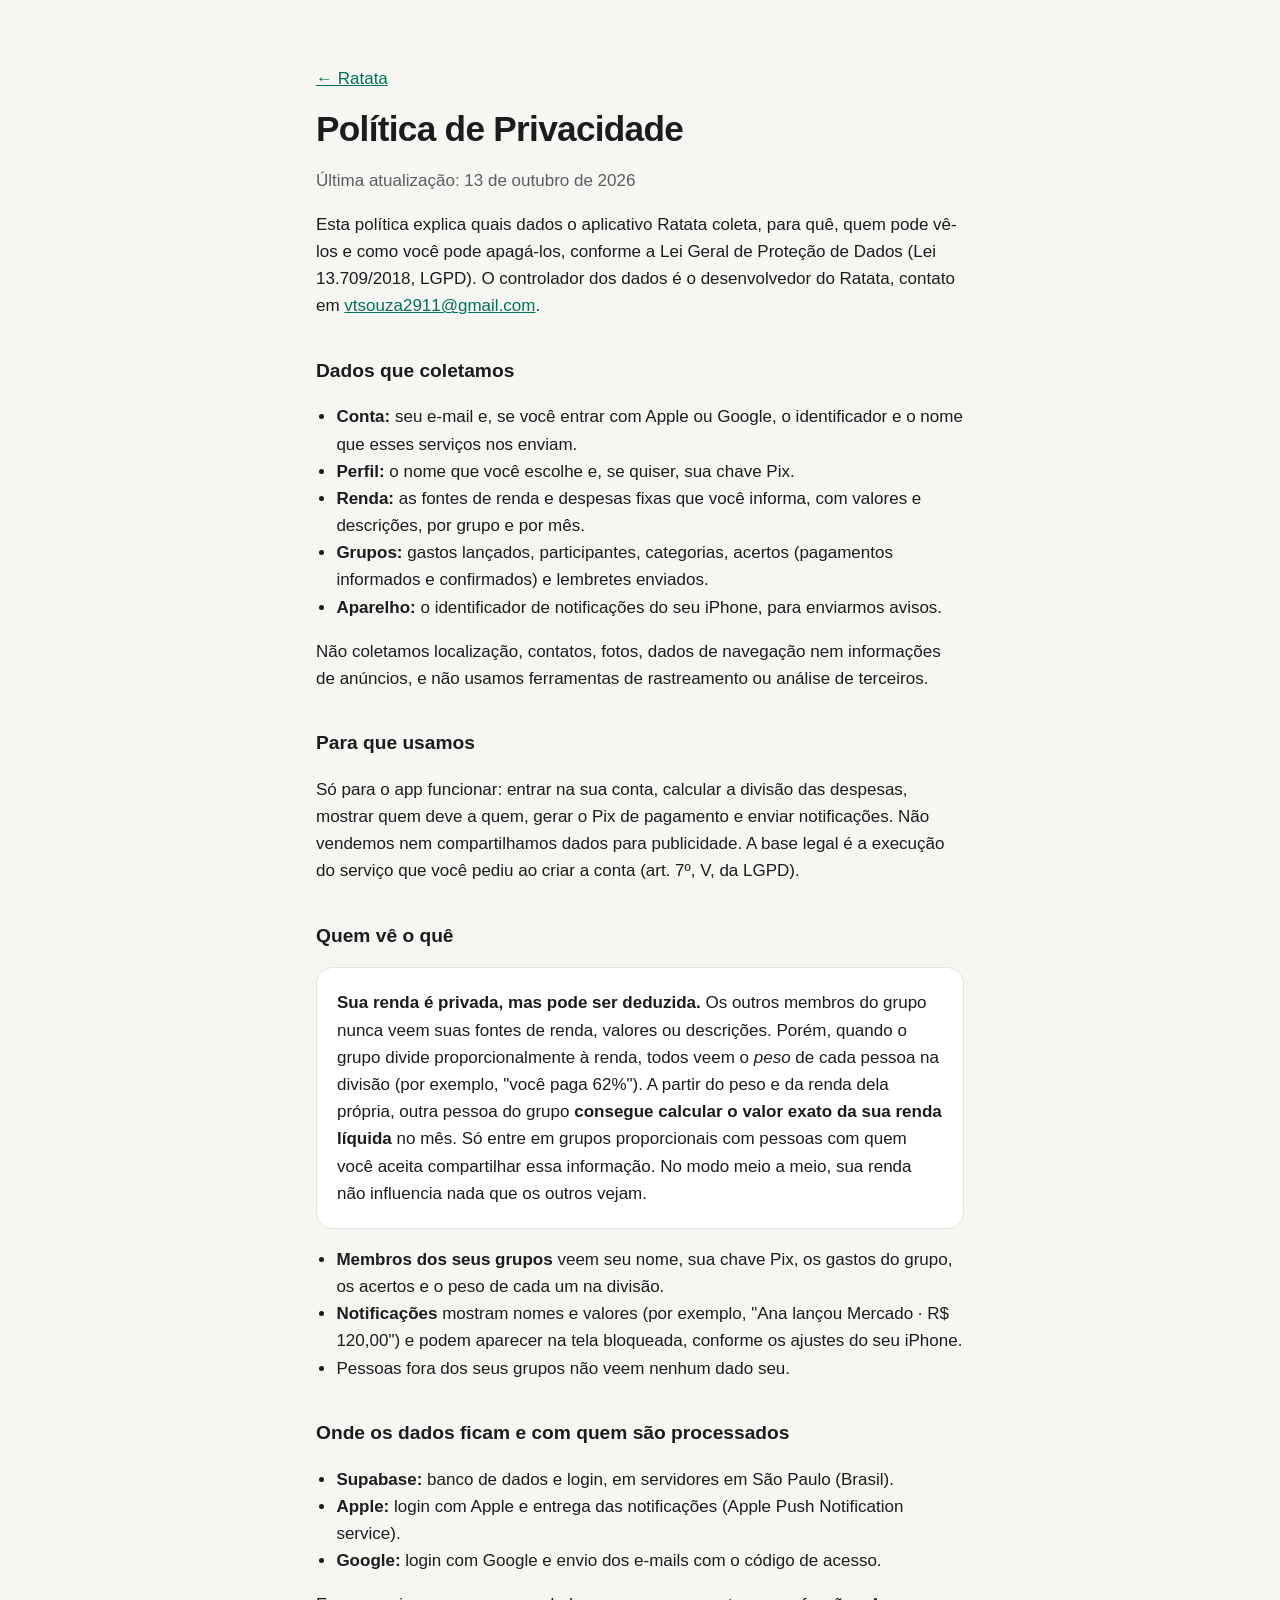
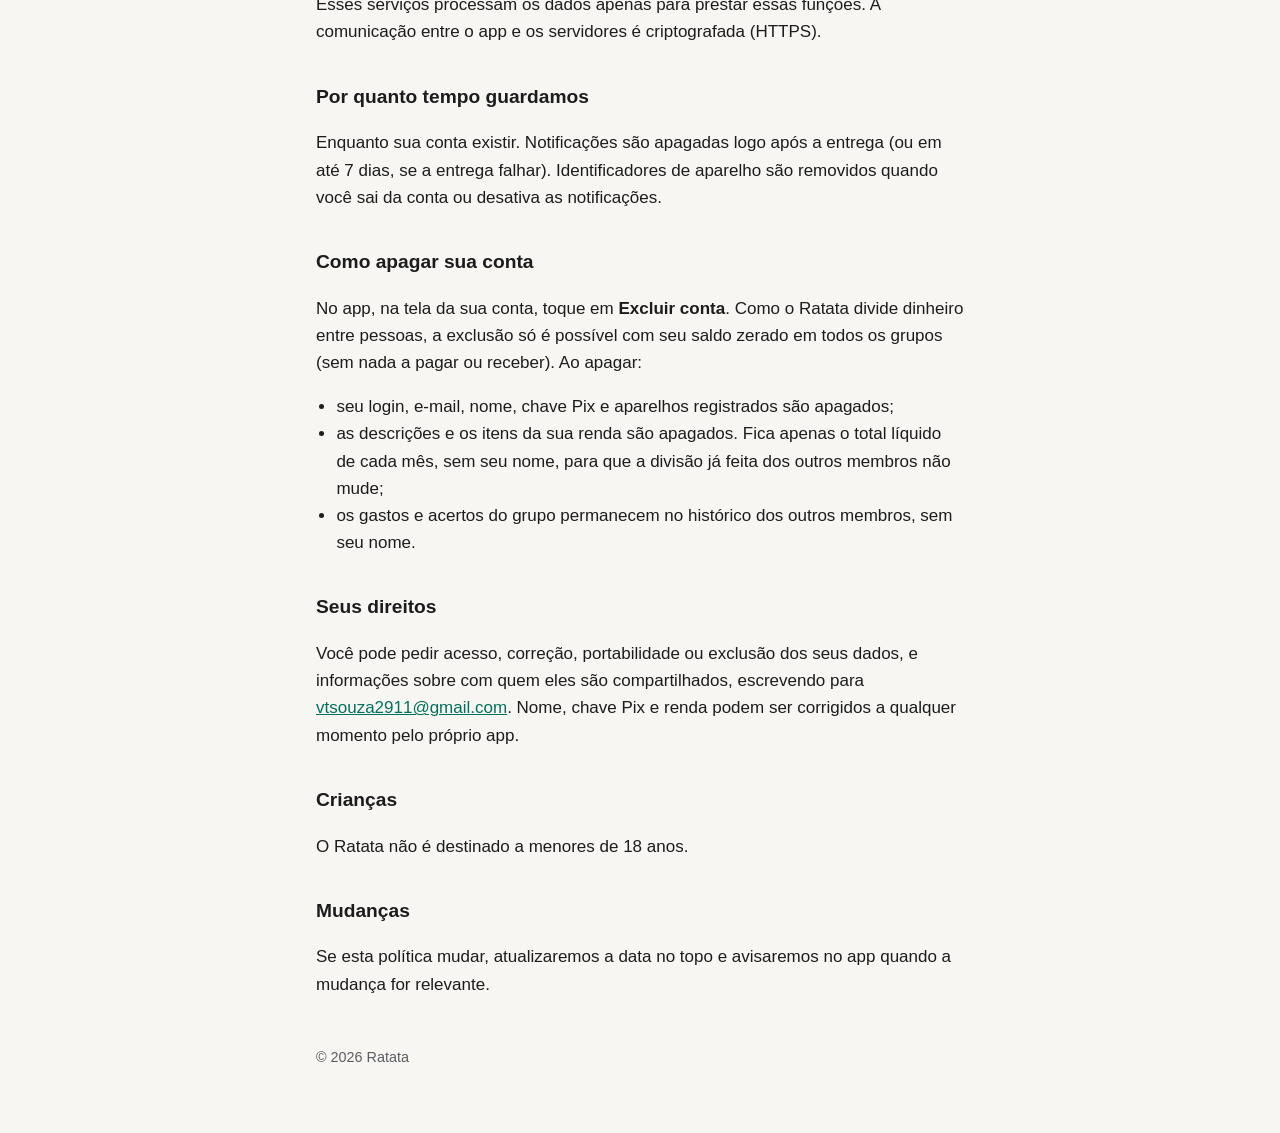
==== privacidade.html @ 2e60c224 "Homepage and privacy policy Co-Authored-By: Claude Opus 5.5 <noreply@anthropic.com>" ====
<!doctype html>
<html lang="pt-BR">
<head>
<meta charset="utf-8">
<meta name="viewport" content="width=device-width, initial-scale=1">
<title>Privacidade do Ratata</title>
<meta name="description" content="Quais dados o Ratata coleta, quem vê cada um e como apagar sua conta.">
<link rel="stylesheet" href="style.css">
</head>
<body>
<main>
  <p><a href="./">← Ratata</a></p>
  <h1>Política de Privacidade</h1>
  <p class="muted">Última atualização: 13 de outubro de 2026</p>

  <p>Esta política explica quais dados o aplicativo Ratata coleta, para quê, quem pode vê-los e como você pode
  apagá-los, conforme a Lei Geral de Proteção de Dados (Lei 13.709/2018, LGPD). O controlador dos dados é o
  desenvolvedor do Ratata, contato em <a href="mailto:vtsouza2911@gmail.com">vtsouza2911@gmail.com</a>.</p>

  <h2>Dados que coletamos</h2>
  <ul>
    <li><strong>Conta:</strong> seu e-mail e, se você entrar com Apple ou Google, o identificador e o nome que
    esses serviços nos enviam.</li>
    <li><strong>Perfil:</strong> o nome que você escolhe e, se quiser, sua chave Pix.</li>
    <li><strong>Renda:</strong> as fontes de renda e despesas fixas que você informa, com valores e descrições,
    por grupo e por mês.</li>
    <li><strong>Grupos:</strong> gastos lançados, participantes, categorias, acertos (pagamentos informados e
    confirmados) e lembretes enviados.</li>
    <li><strong>Aparelho:</strong> o identificador de notificações do seu iPhone, para enviarmos avisos.</li>
  </ul>
  <p>Não coletamos localização, contatos, fotos, dados de navegação nem informações de anúncios, e não usamos
  ferramentas de rastreamento ou análise de terceiros.</p>

  <h2>Para que usamos</h2>
  <p>Só para o app funcionar: entrar na sua conta, calcular a divisão das despesas, mostrar quem deve a quem,
  gerar o Pix de pagamento e enviar notificações. Não vendemos nem compartilhamos dados para publicidade.
  A base legal é a execução do serviço que você pediu ao criar a conta (art. 7º, V, da LGPD).</p>

  <h2>Quem vê o quê</h2>
  <div class="card">
    <p><strong>Sua renda é privada, mas pode ser deduzida.</strong> Os outros membros do grupo nunca veem suas
    fontes de renda, valores ou descrições. Porém, quando o grupo divide proporcionalmente à renda, todos veem o
    <em>peso</em> de cada pessoa na divisão (por exemplo, "você paga 62%"). A partir do peso e da renda dela
    própria, outra pessoa do grupo <strong>consegue calcular o valor exato da sua renda líquida</strong> no mês.
    Só entre em grupos proporcionais com pessoas com quem você aceita compartilhar essa informação. No modo meio a
    meio, sua renda não influencia nada que os outros vejam.</p>
  </div>
  <ul>
    <li><strong>Membros dos seus grupos</strong> veem seu nome, sua chave Pix, os gastos do grupo, os acertos e
    o peso de cada um na divisão.</li>
    <li><strong>Notificações</strong> mostram nomes e valores (por exemplo, "Ana lançou Mercado · R$ 120,00") e
    podem aparecer na tela bloqueada, conforme os ajustes do seu iPhone.</li>
    <li>Pessoas fora dos seus grupos não veem nenhum dado seu.</li>
  </ul>

  <h2>Onde os dados ficam e com quem são processados</h2>
  <ul>
    <li><strong>Supabase:</strong> banco de dados e login, em servidores em São Paulo (Brasil).</li>
    <li><strong>Apple:</strong> login com Apple e entrega das notificações (Apple Push Notification service).</li>
    <li><strong>Google:</strong> login com Google e envio dos e-mails com o código de acesso.</li>
  </ul>
  <p>Esses serviços processam os dados apenas para prestar essas funções. A comunicação entre o app e os
  servidores é criptografada (HTTPS).</p>

  <h2>Por quanto tempo guardamos</h2>
  <p>Enquanto sua conta existir. Notificações são apagadas logo após a entrega (ou em até 7 dias, se a entrega
  falhar). Identificadores de aparelho são removidos quando você sai da conta ou desativa as notificações.</p>

  <h2>Como apagar sua conta</h2>
  <p>No app, na tela da sua conta, toque em <strong>Excluir conta</strong>. Como o Ratata divide dinheiro entre pessoas, a
  exclusão só é possível com seu saldo zerado em todos os grupos (sem nada a pagar ou receber). Ao apagar:</p>
  <ul>
    <li>seu login, e-mail, nome, chave Pix e aparelhos registrados são apagados;</li>
    <li>as descrições e os itens da sua renda são apagados. Fica apenas o total líquido de cada mês, sem seu
    nome, para que a divisão já feita dos outros membros não mude;</li>
    <li>os gastos e acertos do grupo permanecem no histórico dos outros membros, sem seu nome.</li>
  </ul>

  <h2>Seus direitos</h2>
  <p>Você pode pedir acesso, correção, portabilidade ou exclusão dos seus dados, e informações sobre com quem
  eles são compartilhados, escrevendo para <a href="mailto:vtsouza2911@gmail.com">vtsouza2911@gmail.com</a>. Nome, chave Pix
  e renda podem ser corrigidos a qualquer momento pelo próprio app.</p>

  <h2>Crianças</h2>
  <p>O Ratata não é destinado a menores de 18 anos.</p>

  <h2>Mudanças</h2>
  <p>Se esta política mudar, atualizaremos a data no topo e avisaremos no app quando a mudança for relevante.</p>

  <footer>© 2026 Ratata</footer>
</main>
</body>
</html>
---- style.css ----
:root { --bg: #f7f6f2; --fg: #1c1c1e; --muted: #5c5c63; --accent: #00715b; --card: #ffffff; --line: #e4e2dc; }
@media (prefers-color-scheme: dark) {
  :root { --bg: #111312; --fg: #f2f2f0; --muted: #a3a3a8; --accent: #3fc7a4; --card: #1b1e1d; --line: #2c302e; }
}
* { box-sizing: border-box; }
body { margin: 0; background: var(--bg); color: var(--fg); font: 17px/1.6 -apple-system, BlinkMacSystemFont, "Segoe UI", Roboto, sans-serif; }
main { max-width: 680px; margin: 0 auto; padding: 48px 16px 64px; }
h1 { font-size: 2.2rem; line-height: 1.15; margin: 0 0 8px; letter-spacing: -0.02em; }
h2 { font-size: 1.2rem; margin: 36px 0 8px; }
p, li { color: var(--fg); }
.muted { color: var(--muted); }
a { color: var(--accent); }
ul { padding-left: 1.2em; }
.card { background: var(--card); border: 1px solid var(--line); border-radius: 16px; padding: 4px 20px; margin: 16px 0; }
.lead { font-size: 1.2rem; color: var(--muted); margin: 0 0 28px; }
nav { display: flex; gap: 20px; flex-wrap: wrap; margin-top: 28px; }
footer { margin-top: 48px; font-size: 0.9rem; color: var(--muted); }
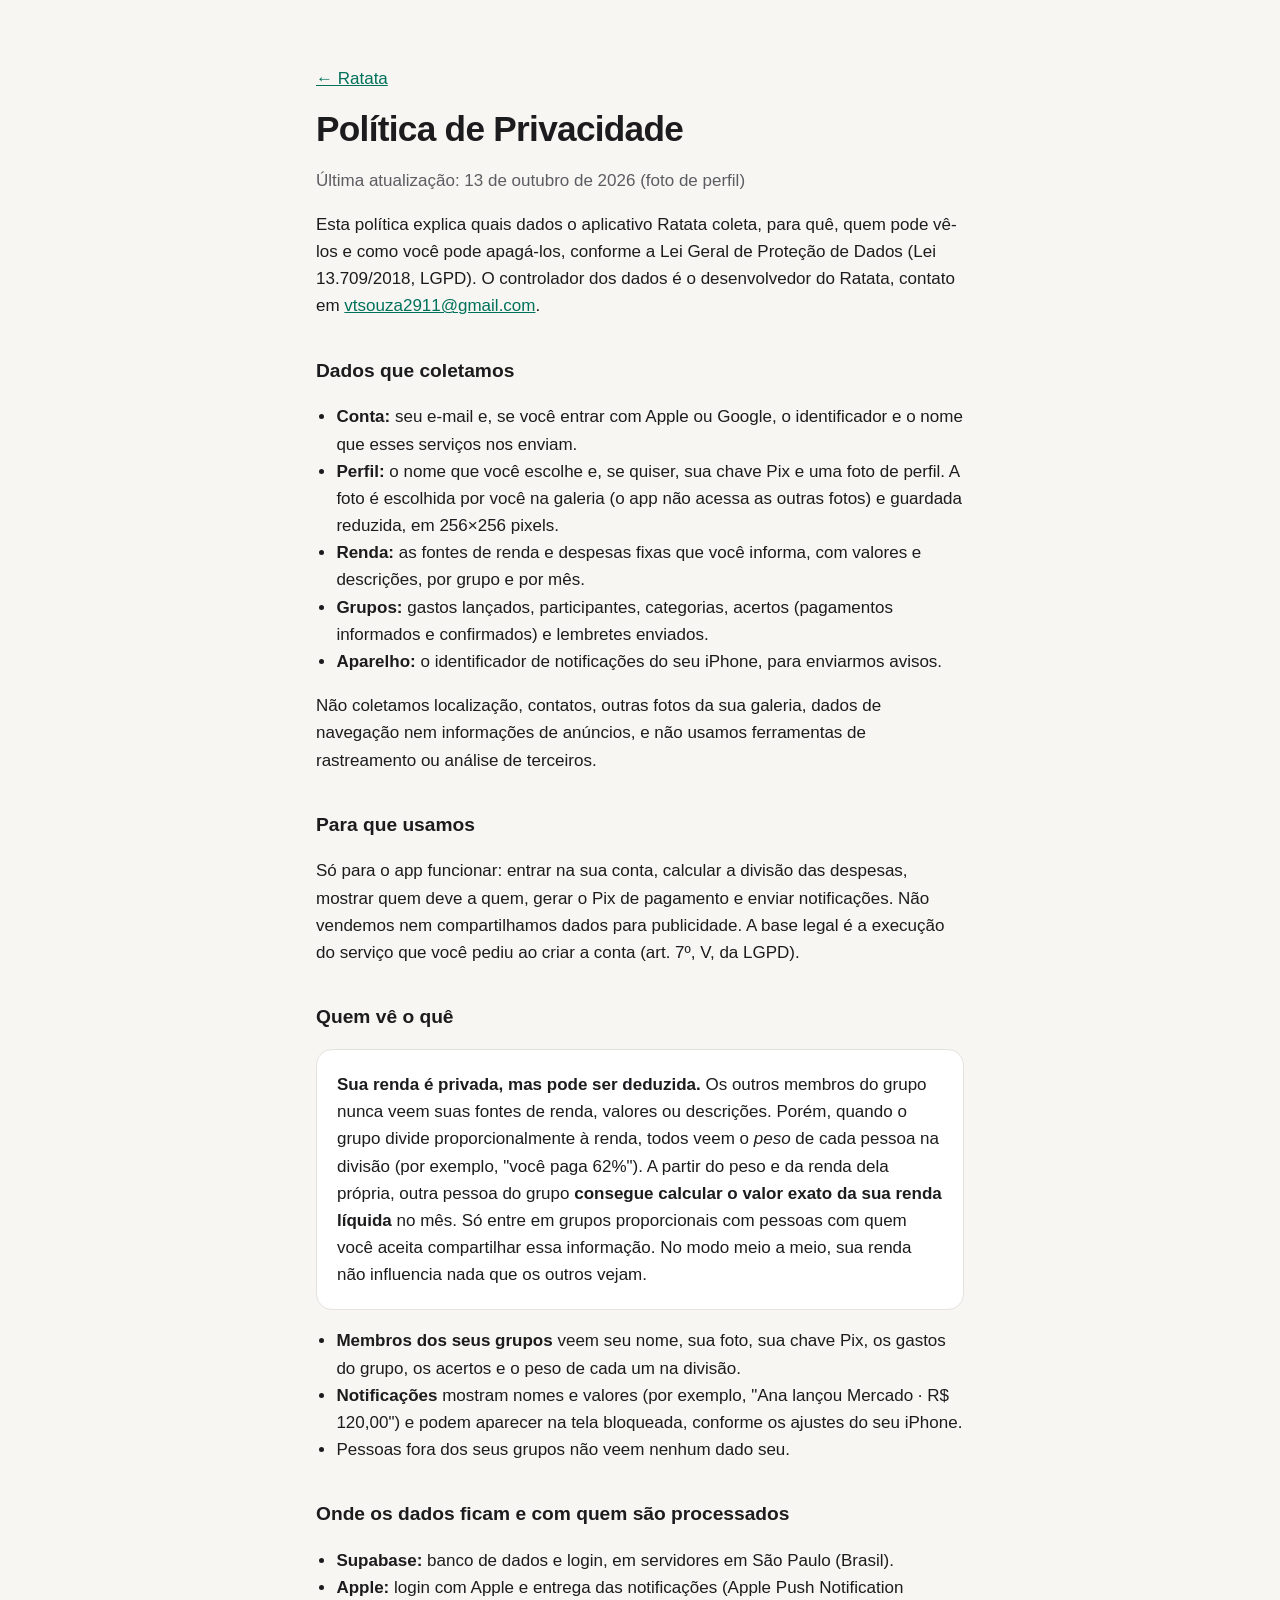
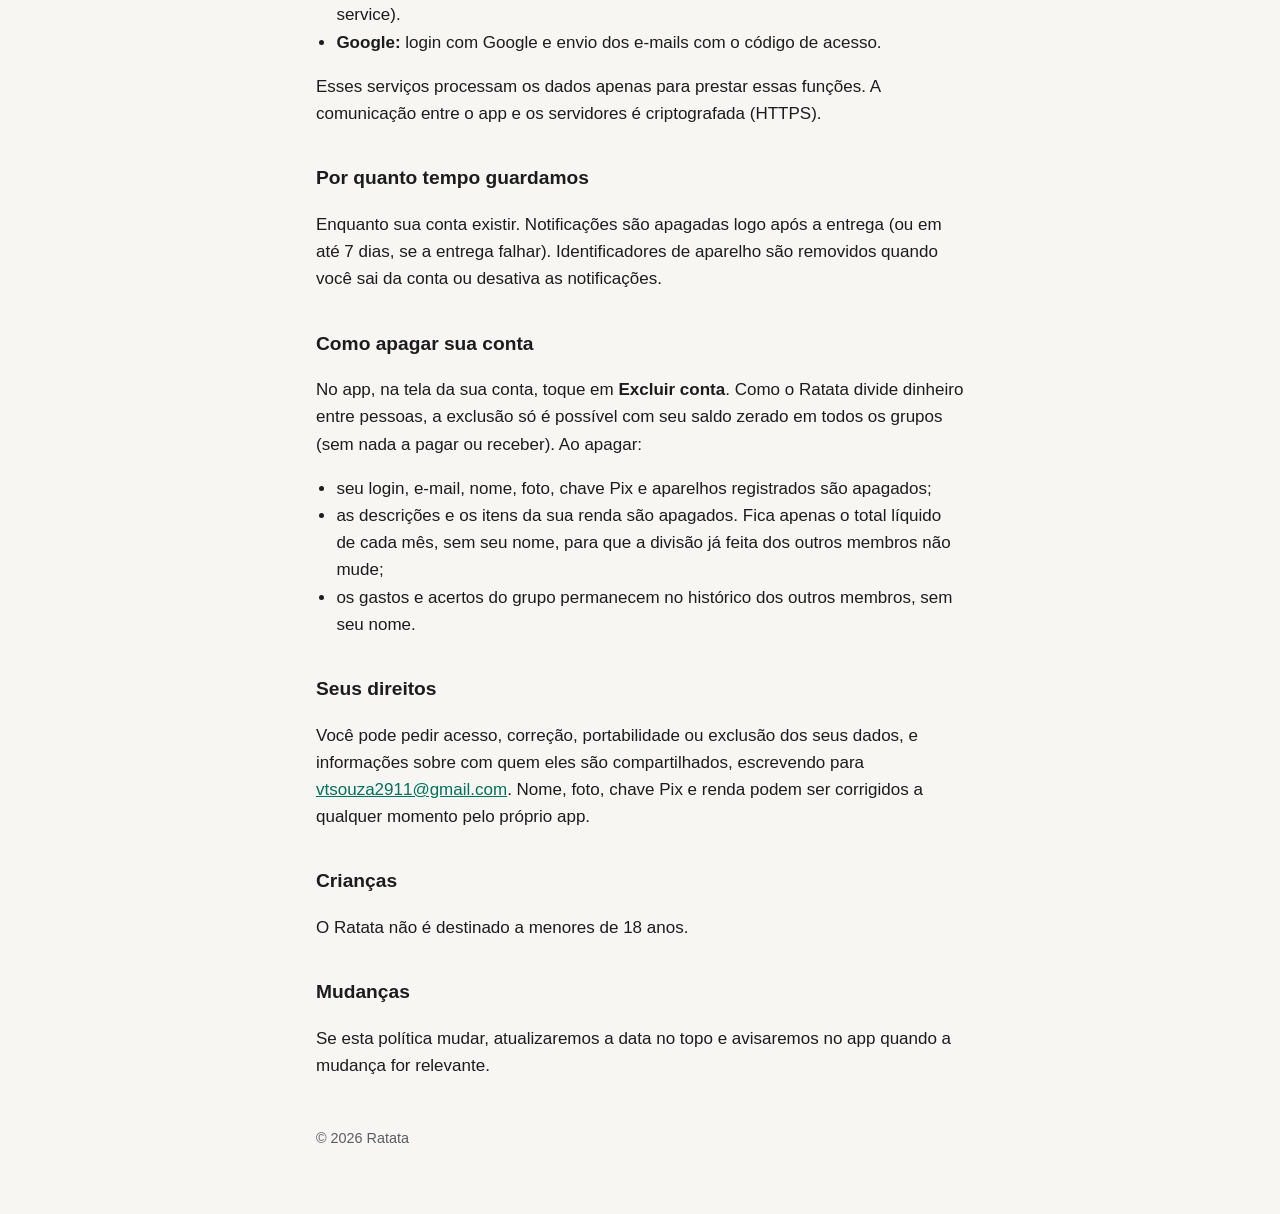
==== commit daefe07f: "Privacy policy: profile photo Co-Authored-By: Claude Opus 5.5 <noreply@anthropic.com>" ====
--- a/privacidade.html
+++ b/privacidade.html
@@ -11,7 +11,7 @@
 <main>
   <p><a href="./">← Ratata</a></p>
   <h1>Política de Privacidade</h1>
-  <p class="muted">Última atualização: 13 de outubro de 2026</p>
+  <p class="muted">Última atualização: 13 de outubro de 2026 (foto de perfil)</p>
 
   <p>Esta política explica quais dados o aplicativo Ratata coleta, para quê, quem pode vê-los e como você pode
   apagá-los, conforme a Lei Geral de Proteção de Dados (Lei 13.709/2018, LGPD). O controlador dos dados é o
@@ -21,14 +21,15 @@
   <ul>
     <li><strong>Conta:</strong> seu e-mail e, se você entrar com Apple ou Google, o identificador e o nome que
     esses serviços nos enviam.</li>
-    <li><strong>Perfil:</strong> o nome que você escolhe e, se quiser, sua chave Pix.</li>
+    <li><strong>Perfil:</strong> o nome que você escolhe e, se quiser, sua chave Pix e uma foto de perfil.
+    A foto é escolhida por você na galeria (o app não acessa as outras fotos) e guardada reduzida, em 256×256 pixels.</li>
     <li><strong>Renda:</strong> as fontes de renda e despesas fixas que você informa, com valores e descrições,
     por grupo e por mês.</li>
     <li><strong>Grupos:</strong> gastos lançados, participantes, categorias, acertos (pagamentos informados e
     confirmados) e lembretes enviados.</li>
     <li><strong>Aparelho:</strong> o identificador de notificações do seu iPhone, para enviarmos avisos.</li>
   </ul>
-  <p>Não coletamos localização, contatos, fotos, dados de navegação nem informações de anúncios, e não usamos
+  <p>Não coletamos localização, contatos, outras fotos da sua galeria, dados de navegação nem informações de anúncios, e não usamos
   ferramentas de rastreamento ou análise de terceiros.</p>
 
   <h2>Para que usamos</h2>
@@ -46,7 +47,7 @@
     meio, sua renda não influencia nada que os outros vejam.</p>
   </div>
   <ul>
-    <li><strong>Membros dos seus grupos</strong> veem seu nome, sua chave Pix, os gastos do grupo, os acertos e
+    <li><strong>Membros dos seus grupos</strong> veem seu nome, sua foto, sua chave Pix, os gastos do grupo, os acertos e
     o peso de cada um na divisão.</li>
     <li><strong>Notificações</strong> mostram nomes e valores (por exemplo, "Ana lançou Mercado · R$ 120,00") e
     podem aparecer na tela bloqueada, conforme os ajustes do seu iPhone.</li>
@@ -70,7 +71,7 @@
   <p>No app, na tela da sua conta, toque em <strong>Excluir conta</strong>. Como o Ratata divide dinheiro entre pessoas, a
   exclusão só é possível com seu saldo zerado em todos os grupos (sem nada a pagar ou receber). Ao apagar:</p>
   <ul>
-    <li>seu login, e-mail, nome, chave Pix e aparelhos registrados são apagados;</li>
+    <li>seu login, e-mail, nome, foto, chave Pix e aparelhos registrados são apagados;</li>
     <li>as descrições e os itens da sua renda são apagados. Fica apenas o total líquido de cada mês, sem seu
     nome, para que a divisão já feita dos outros membros não mude;</li>
     <li>os gastos e acertos do grupo permanecem no histórico dos outros membros, sem seu nome.</li>
@@ -78,7 +79,7 @@
 
   <h2>Seus direitos</h2>
   <p>Você pode pedir acesso, correção, portabilidade ou exclusão dos seus dados, e informações sobre com quem
-  eles são compartilhados, escrevendo para <a href="mailto:vtsouza2911@gmail.com">vtsouza2911@gmail.com</a>. Nome, chave Pix
+  eles são compartilhados, escrevendo para <a href="mailto:vtsouza2911@gmail.com">vtsouza2911@gmail.com</a>. Nome, foto, chave Pix
   e renda podem ser corrigidos a qualquer momento pelo próprio app.</p>
 
   <h2>Crianças</h2>
